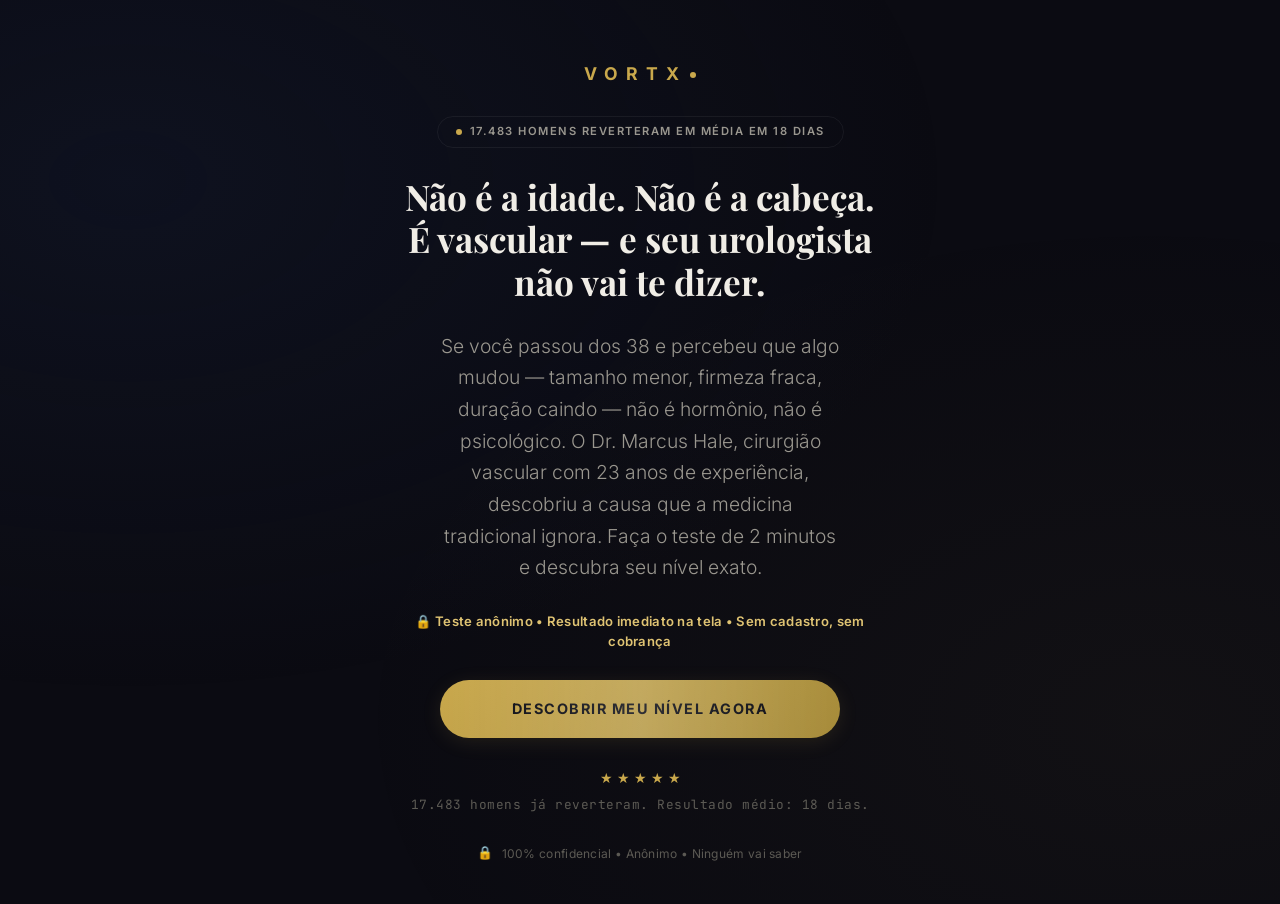
==== acesso.html @ ec2b93ee "feat: instala Ticto Echo script para repasse automático de UTMs - Adiciona ticto-echo.min.js antes d" ====
<!DOCTYPE html>
<html lang="pt-BR">
<head>
<!-- Google Tag Manager (Stape custom container) -->
<script>(function(w,d,s,l,i){w[l]=w[l]||[];w[l].push({'gtm.start':new Date().getTime(),event:'gtm.js'});var f=d.getElementsByTagName(s)[0],j=d.createElement(s);j.async=true;j.src="https://data.desconecta.shop/76tifylkies.js?"+i;f.parentNode.insertBefore(j,f);})(window,document,'script','dataLayer','9d=GgFULDg0SyI%2FXCE4Wy0sTwVYW0VdXwIHTgEMGA8WCAwQEQhFHxEJGQ%3D%3D');</script>
<!-- End Google Tag Manager -->
<script>
(function(){
  // VORTX Access Guard v3 — bloqueia acesso direto às thank-you pages
  // Aceita: ?src=vortx_funnel | ?transaction_id=... | referer Ticto | referer próprio site
  try {
    var params   = new URLSearchParams(window.location.search);
    var src      = params.get('src')            || '';
    var txid     = params.get('transaction_id') || '';
    var referer  = document.referrer            || '';

    // Validações aceitas (em ordem de prioridade)
    var validSrc    = src === 'vortx_funnel';
    var validTx     = txid.length >= 8;                                             // transaction_id da Ticto
    var fromTicto   = /ticto\.com\.br|payment\.ticto|checkout\.ticto/i.test(referer);
    var fromSelf    = referer.indexOf(location.origin) === 0;

    if (!validSrc && !validTx && !fromTicto && !fromSelf) {
      // Acesso direto não autorizado — redireciona para home
      window.location.replace('/');
    }
  } catch (e) {
    window.location.replace('/');
  }
})();
</script>
<meta charset="UTF-8">
<meta name="viewport" content="width=device-width, initial-scale=1.0, maximum-scale=1.0, user-scalable=no">
<title>VORTX — Acesse Seu Protocolo</title>
<meta name="robots" content="noindex, nofollow">
<link rel="icon" href="data:image/svg+xml,<svg xmlns='http://www.w3.org/2000/svg' viewBox='0 0 100 100'><text y='.9em' font-size='90'>⚡</text></svg>">
<link rel="preconnect" href="https://fonts.googleapis.com">
<link rel="preconnect" href="https://fonts.gstatic.com" crossorigin>
<link href="https://fonts.googleapis.com/css2?family=Playfair+Display:ital,wght@0,400;0,600;0,700;1,400&family=Inter:wght@300;400;500;600;700&family=JetBrains+Mono:wght@400;500;600&display=swap" rel="stylesheet">
<style>
:root{--bg:#0B0B12;--card:rgba(255,255,255,.04);--gold:#C9A84C;--gold-d:#A68B3A;--gold-sub:rgba(201,168,76,.06);--txt:#F0EDE6;--txt2:#9A978F;--txt3:#5C5A54;--brd:rgba(255,255,255,.06);--green:#4CAF6A;--r-card:20px;--r-btn:50px;--r-sm:12px;--ff-d:'Playfair Display',Georgia,serif;--ff-b:'Inter',-apple-system,sans-serif;--ff-m:'JetBrains Mono',monospace}
*,*::before,*::after{margin:0;padding:0;box-sizing:border-box}
html{font-size:16px;-webkit-font-smoothing:antialiased}
body{font-family:var(--ff-b);background:var(--bg);color:var(--txt);line-height:1.6;min-height:100vh;overflow-x:hidden;display:flex;align-items:center;justify-content:center}
body::before{content:'';position:fixed;inset:0;background:radial-gradient(ellipse at 10% 20%,rgba(22,33,62,.3) 0,transparent 50%),radial-gradient(ellipse at 90% 80%,rgba(201,168,76,.04) 0,transparent 50%);pointer-events:none;z-index:0}
.page{position:relative;z-index:1;max-width:480px;margin:0 auto;padding:60px 20px;text-align:center}

.access-icon{width:88px;height:88px;border-radius:50%;background:linear-gradient(135deg,var(--gold),var(--gold-d));display:flex;align-items:center;justify-content:center;margin:0 auto 24px;font-size:2.2rem;animation:popIn .6s cubic-bezier(.34,1.56,.64,1)}
@keyframes popIn{from{transform:scale(0);opacity:0}to{transform:scale(1);opacity:1}}

h1{font-family:var(--ff-d);font-weight:700;font-size:clamp(1.5rem,5vw,2rem);line-height:1.25;margin-bottom:8px}
h1 span{color:var(--gold)}
.sub{font-size:.95rem;color:var(--txt2);margin-bottom:32px;line-height:1.65}

.access-card{padding:24px;background:var(--card);border:1px solid var(--brd);border-radius:var(--r-card);margin-bottom:24px;text-align:left}
.access-card-title{font-size:.7rem;font-weight:700;letter-spacing:2px;text-transform:uppercase;color:var(--txt3);margin-bottom:14px;text-align:center}
.access-item{display:flex;align-items:center;gap:12px;padding:10px 0;border-bottom:1px solid var(--brd)}
.access-item:last-child{border-bottom:none}
.access-item-icon{font-size:1rem;flex-shrink:0}
.access-item-label{font-size:.88rem;color:var(--txt);flex:1}
.access-item-status{font-family:var(--ff-m);font-size:.68rem;font-weight:600;color:var(--green);background:rgba(76,175,106,.08);padding:3px 8px;border-radius:var(--r-btn);letter-spacing:.5px}

.btn{display:flex;align-items:center;justify-content:center;padding:18px 40px;background:linear-gradient(135deg,var(--gold),var(--gold-d));color:var(--bg);font-family:var(--ff-b);font-weight:700;font-size:.85rem;letter-spacing:1.5px;text-transform:uppercase;border:none;border-radius:var(--r-btn);cursor:pointer;transition:all .25s;width:100%;max-width:400px;margin:0 auto;min-height:58px;position:relative;overflow:hidden;box-shadow:0 6px 28px rgba(201,168,76,.25);text-decoration:none}
.btn:hover{transform:translateY(-2px);box-shadow:0 10px 36px rgba(201,168,76,.3)}
.btn::after{content:'';position:absolute;top:0;left:0;width:100%;height:100%;background:linear-gradient(90deg,transparent,rgba(255,255,255,.15),transparent);animation:shimmer 4s ease-in-out infinite;will-change:transform}
@keyframes shimmer{0%{transform:translateX(-100%)}40%,100%{transform:translateX(100%)}}

.note{font-size:.78rem;color:var(--txt3);margin-top:16px;line-height:1.5}
.note strong{color:var(--txt2)}

.footer{margin-top:40px}
.footer-logo{font-family:var(--ff-b);font-weight:700;font-size:.9rem;letter-spacing:6px;color:var(--gold);text-transform:uppercase;margin-bottom:6px}
.footer-logo span{display:inline-block;width:5px;height:5px;background:var(--gold);border-radius:50%;margin-left:2px;vertical-align:middle}
.footer p{font-size:.7rem;color:var(--txt3)}

.fade-up{opacity:0;transform:translateY(24px);animation:fadeUp .6s ease forwards}
@keyframes fadeUp{to{opacity:1;transform:translateY(0)}}
.d1{animation-delay:.15s}.d2{animation-delay:.3s}.d3{animation-delay:.45s}.d4{animation-delay:.6s}
</style>
    <script defer src="js/tracking-stub.min.js"></script>
</head>
<body>
<div class="page">

  <div class="access-icon fade-up">⚡</div>

  <h1 class="fade-up d1">Tudo pronto, <span id="user-name">Campeão</span>.</h1>
  <p class="sub fade-up d1">Seu protocolo está pronto. Acesse agora e comece hoje mesmo.</p>

  <div class="access-card fade-up d2">
    <div class="access-card-title">Seus produtos</div>
    <div class="access-item">
      <span class="access-item-icon">📋</span>
      <span class="access-item-label">Protocolo de Reversão Vascular VORTX</span>
      <span class="access-item-status">LIBERADO</span>
    </div>
    <div class="access-item" id="item-soro" style="display:none">
      <span class="access-item-icon">🧪</span>
      <span class="access-item-label">Soro Vasodilatador de 120 Minutos</span>
      <span class="access-item-status">LIBERADO</span>
    </div>
    <div class="access-item" id="item-ignicion" style="display:none">
      <span class="access-item-icon">🔥</span>
      <span class="access-item-label">Protocolo Ignição Vascular</span>
      <span class="access-item-status">LIBERADO</span>
    </div>
  </div>

  <a href="#" class="btn fade-up d3" id="btn-access">ACESSAR MEU PROTOCOLO AGORA</a>

  <p class="note fade-up d4">O acesso também foi enviado para seu WhatsApp e email. <strong>Se não encontrar, verifique o spam.</strong></p>

  <div class="footer fade-up d4">
    <div class="footer-logo">VORTX<span></span></div>
    <p>Protocolo de Reversão Vascular Masculina</p>
  </div>

</div>
<script>
(function(){
  const p = new URLSearchParams(window.location.search);
  const n = p.get('name');
  if (n) document.getElementById('user-name').textContent = decodeURIComponent(n);

  // Mostrar produtos comprados baseado em params ou localStorage
  // Por enquanto mostra baseado em referrer ou params
  const soro = p.get('soro');
  const ignicion = p.get('ignicion');
  if (soro === 'sim') document.getElementById('item-soro').style.display = 'flex';
  if (ignicion === 'sim') document.getElementById('item-ignicion').style.display = 'flex';

  // Track funnel complete
  if(window.vortxTrack) vortxTrack('funnel_complete',{products_purchased: [
    'vortx_protocol',
    soro==='sim' ? 'soro_120' : null,
    ignicion==='sim' ? 'protocolo_ignicion' : null
  ].filter(Boolean)});

  document.getElementById('btn-access').addEventListener('click', function(e){
    e.preventDefault();
    // TODO: SUBSTITUIR pelo link da área de membros
    alert('Conecte aqui o link da área de membros');
  });
})();
</script>
<!-- Ticto Echo: repasse automático de UTMs -->
<script src="https://echo.ticto.app/ticto-echo.min.js"></script>
</body>
</html>
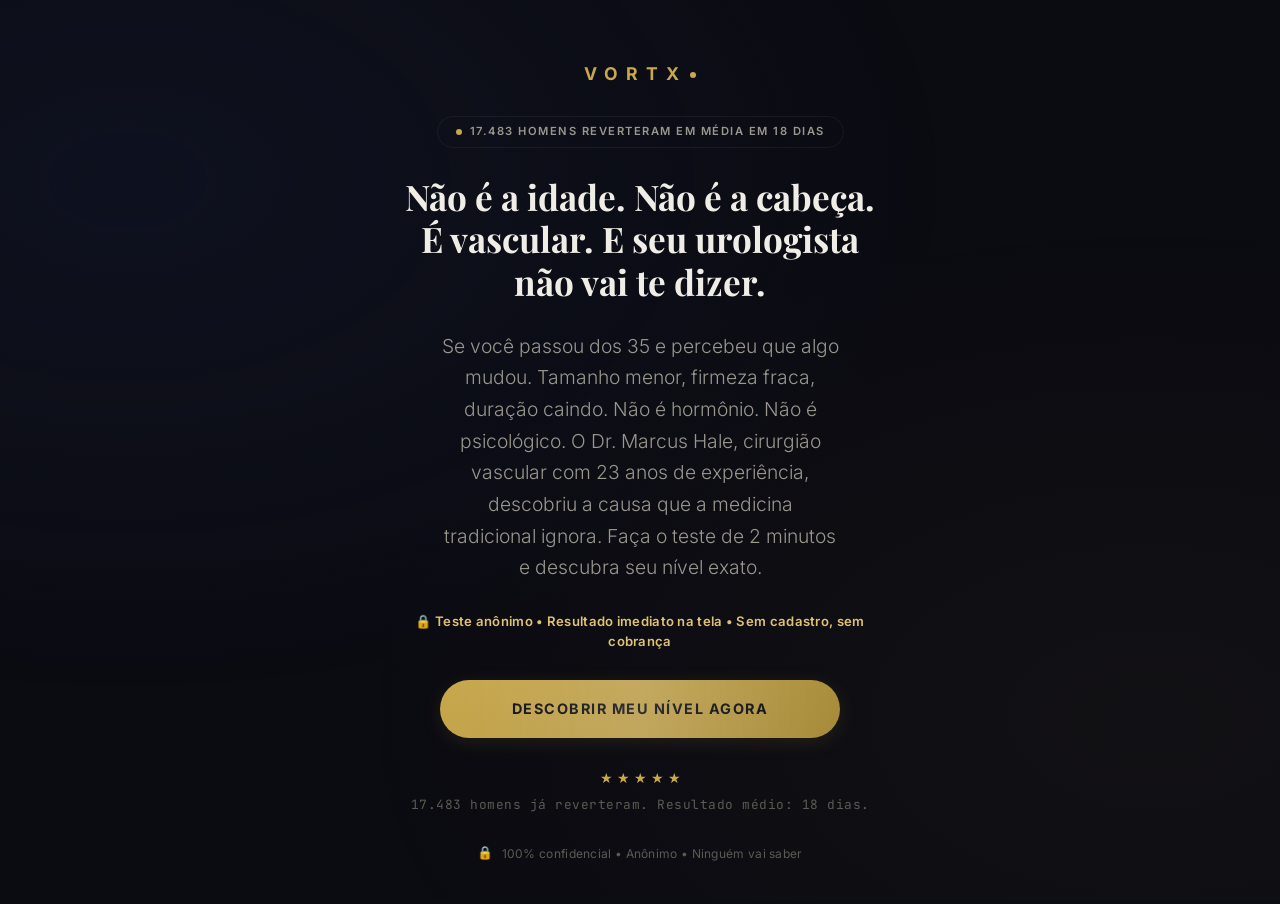
==== commit 7cb550b3: "fix: bugs seguros do funil (sem tocar em tracking) Fix 1 — acesso.html: remove alert placeholder do " ====
--- a/acesso.html
+++ b/acesso.html
@@ -77,7 +77,7 @@
 @keyframes fadeUp{to{opacity:1;transform:translateY(0)}}
 .d1{animation-delay:.15s}.d2{animation-delay:.3s}.d3{animation-delay:.45s}.d4{animation-delay:.6s}
 </style>
-    <script defer src="js/tracking-stub.min.js"></script>
+    <script defer src="js/tracking-stub.min.js?v=2"></script>
 </head>
 <body>
 <div class="page">
@@ -85,7 +85,7 @@
   <div class="access-icon fade-up">⚡</div>
 
   <h1 class="fade-up d1">Tudo pronto, <span id="user-name">Campeão</span>.</h1>
-  <p class="sub fade-up d1">Seu protocolo está pronto. Acesse agora e comece hoje mesmo.</p>
+  <p class="sub fade-up d1">Seu pagamento foi confirmado. O acesso ao seu protocolo foi enviado para o seu e-mail e WhatsApp.</p>
 
   <div class="access-card fade-up d2">
     <div class="access-card-title">Seus produtos</div>
@@ -106,7 +106,9 @@
     </div>
   </div>
 
-  <a href="#" class="btn fade-up d3" id="btn-access">ACESSAR MEU PROTOCOLO AGORA</a>
+  <a href="#" class="btn fade-up d3" id="btn-access">VER COMO ACESSAR MEU PROTOCOLO</a>
+
+  <div class="note fade-up d4" id="access-msg" style="display:none;text-align:left;margin-top:18px;padding:16px 18px;background:rgba(76,175,106,.08);border:1px solid rgba(76,175,106,.25);border-radius:20px;">📧 <strong style="color:#F0EDE6">Seu acesso já foi enviado para o seu e-mail e WhatsApp.</strong> Abra a mensagem da VORTX para começar agora. Não encontrou? Confira a caixa de spam ou promoções.</div>
 
   <p class="note fade-up d4">O acesso também foi enviado para seu WhatsApp e email. <strong>Se não encontrar, verifique o spam.</strong></p>
 
@@ -136,14 +138,18 @@
     ignicion==='sim' ? 'protocolo_ignicion' : null
   ].filter(Boolean)});
 
+  // Área de membros (app) ainda não existe — o acesso é entregue por e-mail/WhatsApp.
+  // QUANDO o app/área de membros estiver pronto: preencha MEMBERS_AREA_URL e o botão
+  // passa a redirecionar automaticamente (futuro: personalizar por produto comprado).
+  const MEMBERS_AREA_URL = ""; // COLOCAR_LINK_AQUI quando o app existir
+
   document.getElementById('btn-access').addEventListener('click', function(e){
     e.preventDefault();
-    // TODO: SUBSTITUIR pelo link da área de membros
-    alert('Conecte aqui o link da área de membros');
+    if (MEMBERS_AREA_URL) { window.location.href = MEMBERS_AREA_URL; return; }
+    var msg = document.getElementById('access-msg');
+    if (msg) { msg.style.display = 'block'; msg.scrollIntoView({behavior:'smooth', block:'center'}); }
   });
 })();
 </script>
-<!-- Ticto Echo: repasse automático de UTMs -->
-<script src="https://echo.ticto.app/ticto-echo.min.js"></script>
 </body>
 </html>
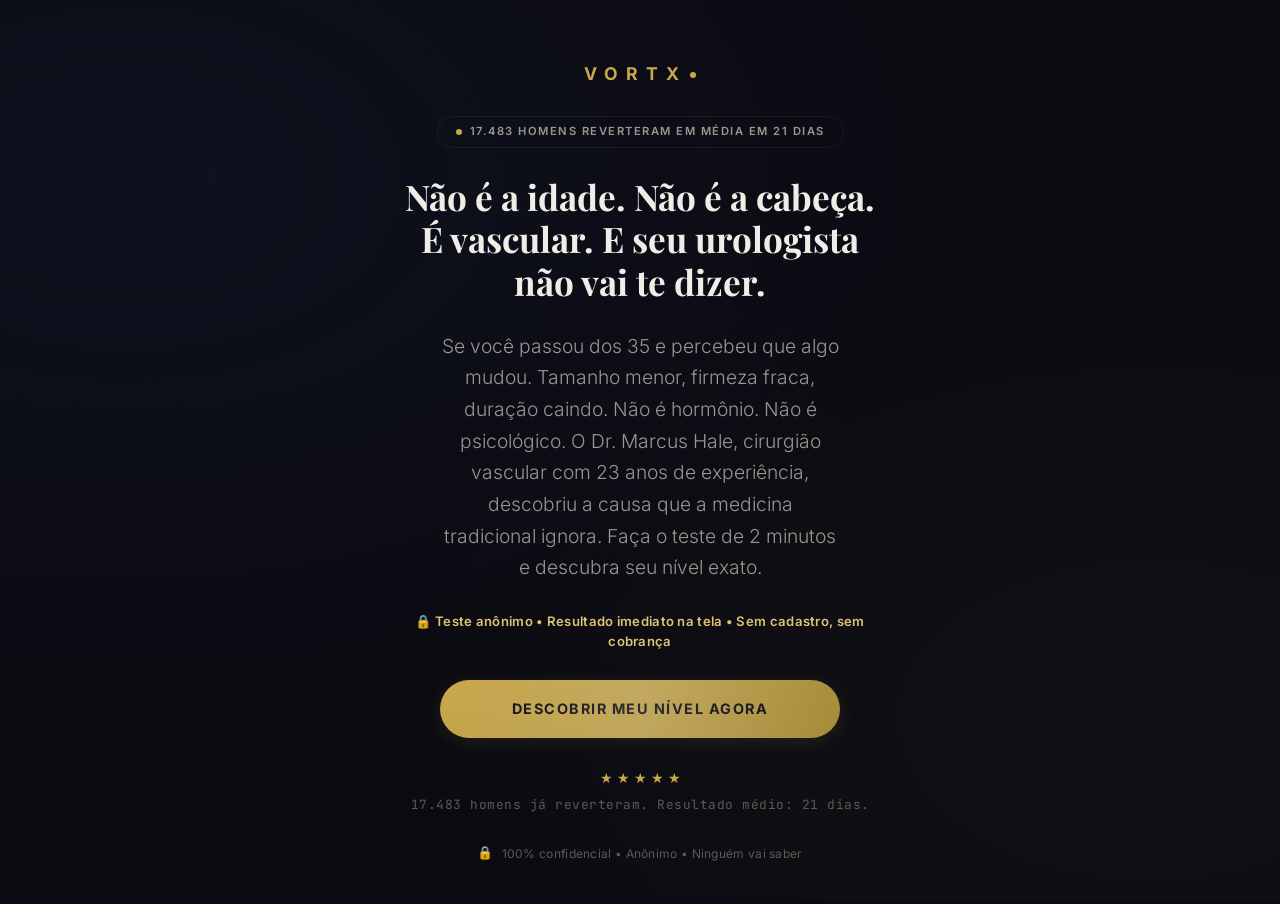
==== commit cf71305f: "fix(tracking): carrega GTM direto do Google (bypass do Stape congelado) Custom Loader da Stape (data" ====
--- a/acesso.html
+++ b/acesso.html
@@ -2,7 +2,7 @@
 <html lang="pt-BR">
 <head>
 <!-- Google Tag Manager (Stape custom container) -->
-<script>(function(w,d,s,l,i){w[l]=w[l]||[];w[l].push({'gtm.start':new Date().getTime(),event:'gtm.js'});var f=d.getElementsByTagName(s)[0],j=d.createElement(s);j.async=true;j.src="https://data.desconecta.shop/76tifylkies.js?"+i;f.parentNode.insertBefore(j,f);})(window,document,'script','dataLayer','9d=GgFULDg0SyI%2FXCE4Wy0sTwVYW0VdXwIHTgEMGA8WCAwQEQhFHxEJGQ%3D%3D');</script>
+<script>(function(w,d,s,l,i){w[l]=w[l]||[];w[l].push({'gtm.start':new Date().getTime(),event:'gtm.js'});var f=d.getElementsByTagName(s)[0],j=d.createElement(s),dl=l!='dataLayer'?'&l='+l:'';j.async=true;j.src='https://www.googletagmanager.com/gtm.js?id='+i+dl;f.parentNode.insertBefore(j,f);})(window,document,'script','dataLayer','GTM-KL9HS7TJ');</script>
 <!-- End Google Tag Manager -->
 <script>
 (function(){
@@ -141,7 +141,7 @@
   // Área de membros (app) ainda não existe — o acesso é entregue por e-mail/WhatsApp.
   // QUANDO o app/área de membros estiver pronto: preencha MEMBERS_AREA_URL e o botão
   // passa a redirecionar automaticamente (futuro: personalizar por produto comprado).
-  const MEMBERS_AREA_URL = ""; // COLOCAR_LINK_AQUI quando o app existir
+  const MEMBERS_AREA_URL = "https://membros.desconecta.shop"; // app de membros vortx-br
 
   document.getElementById('btn-access').addEventListener('click', function(e){
     e.preventDefault();
